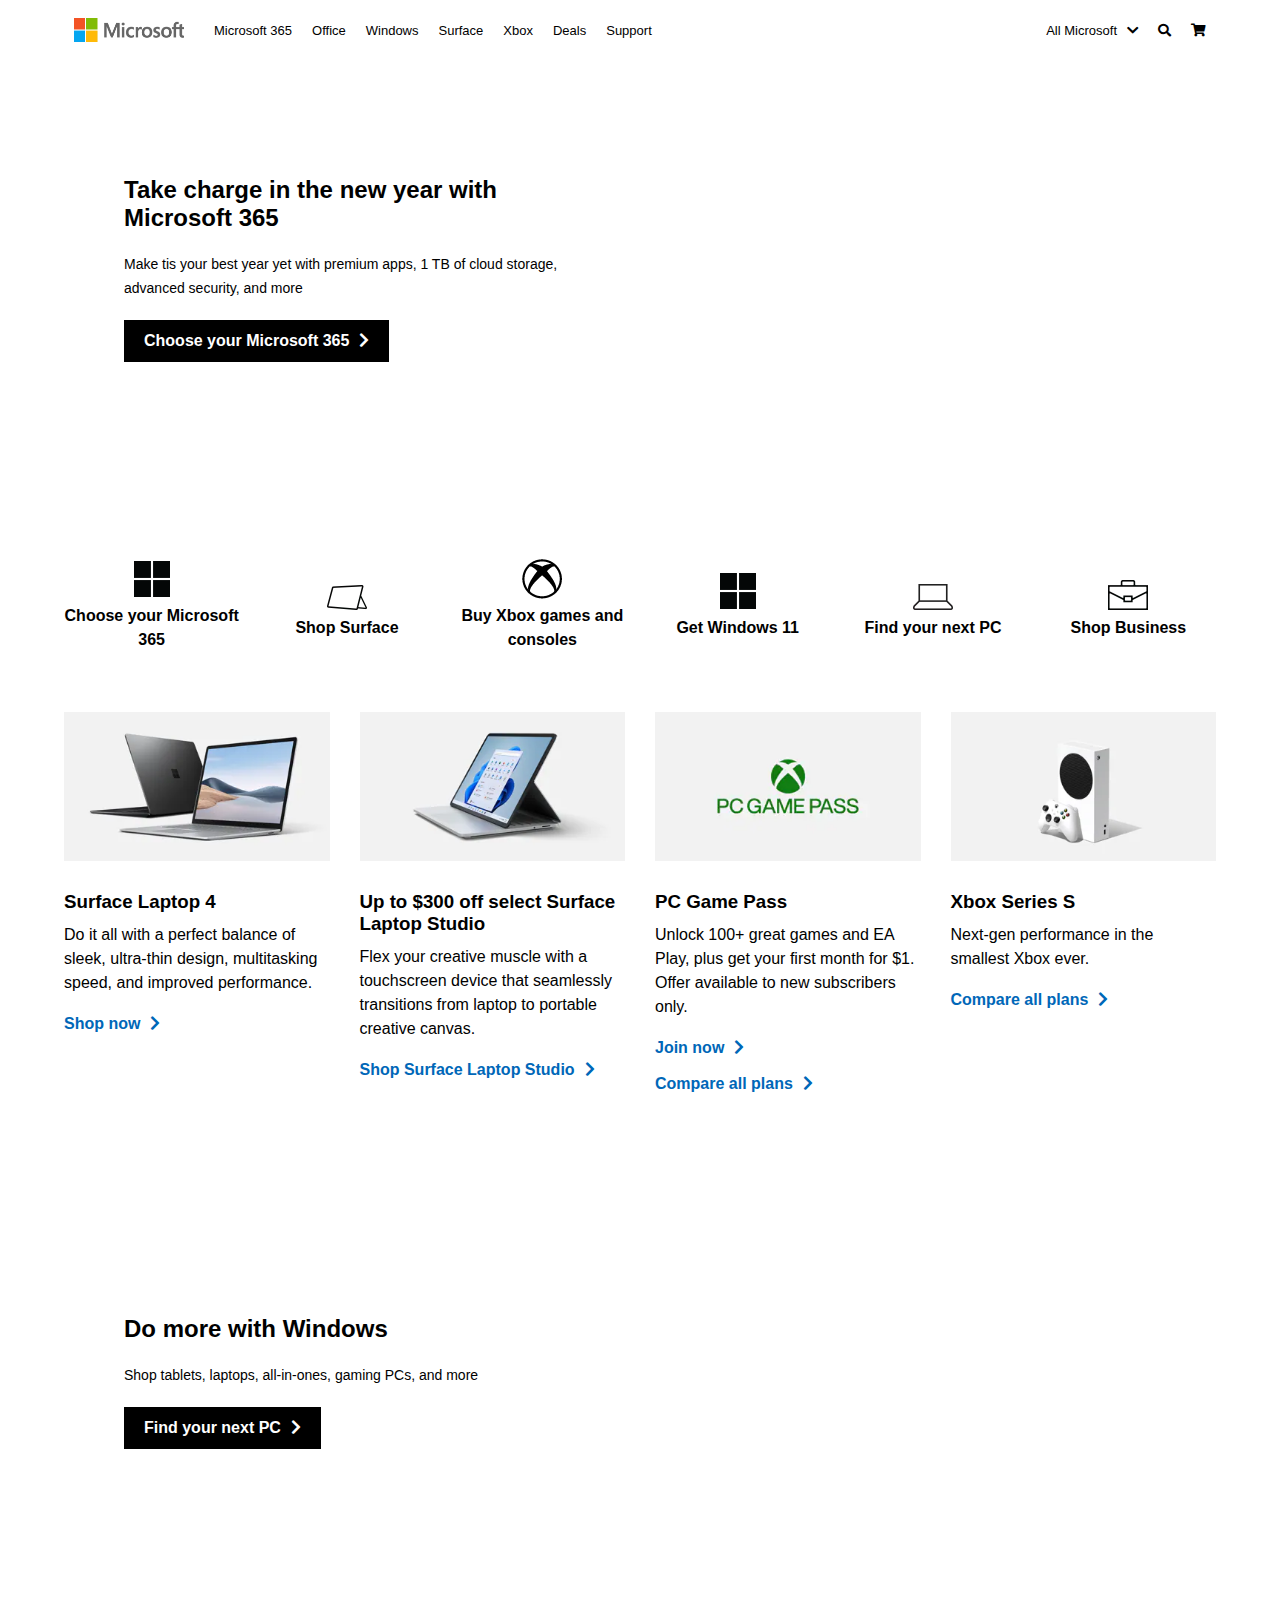
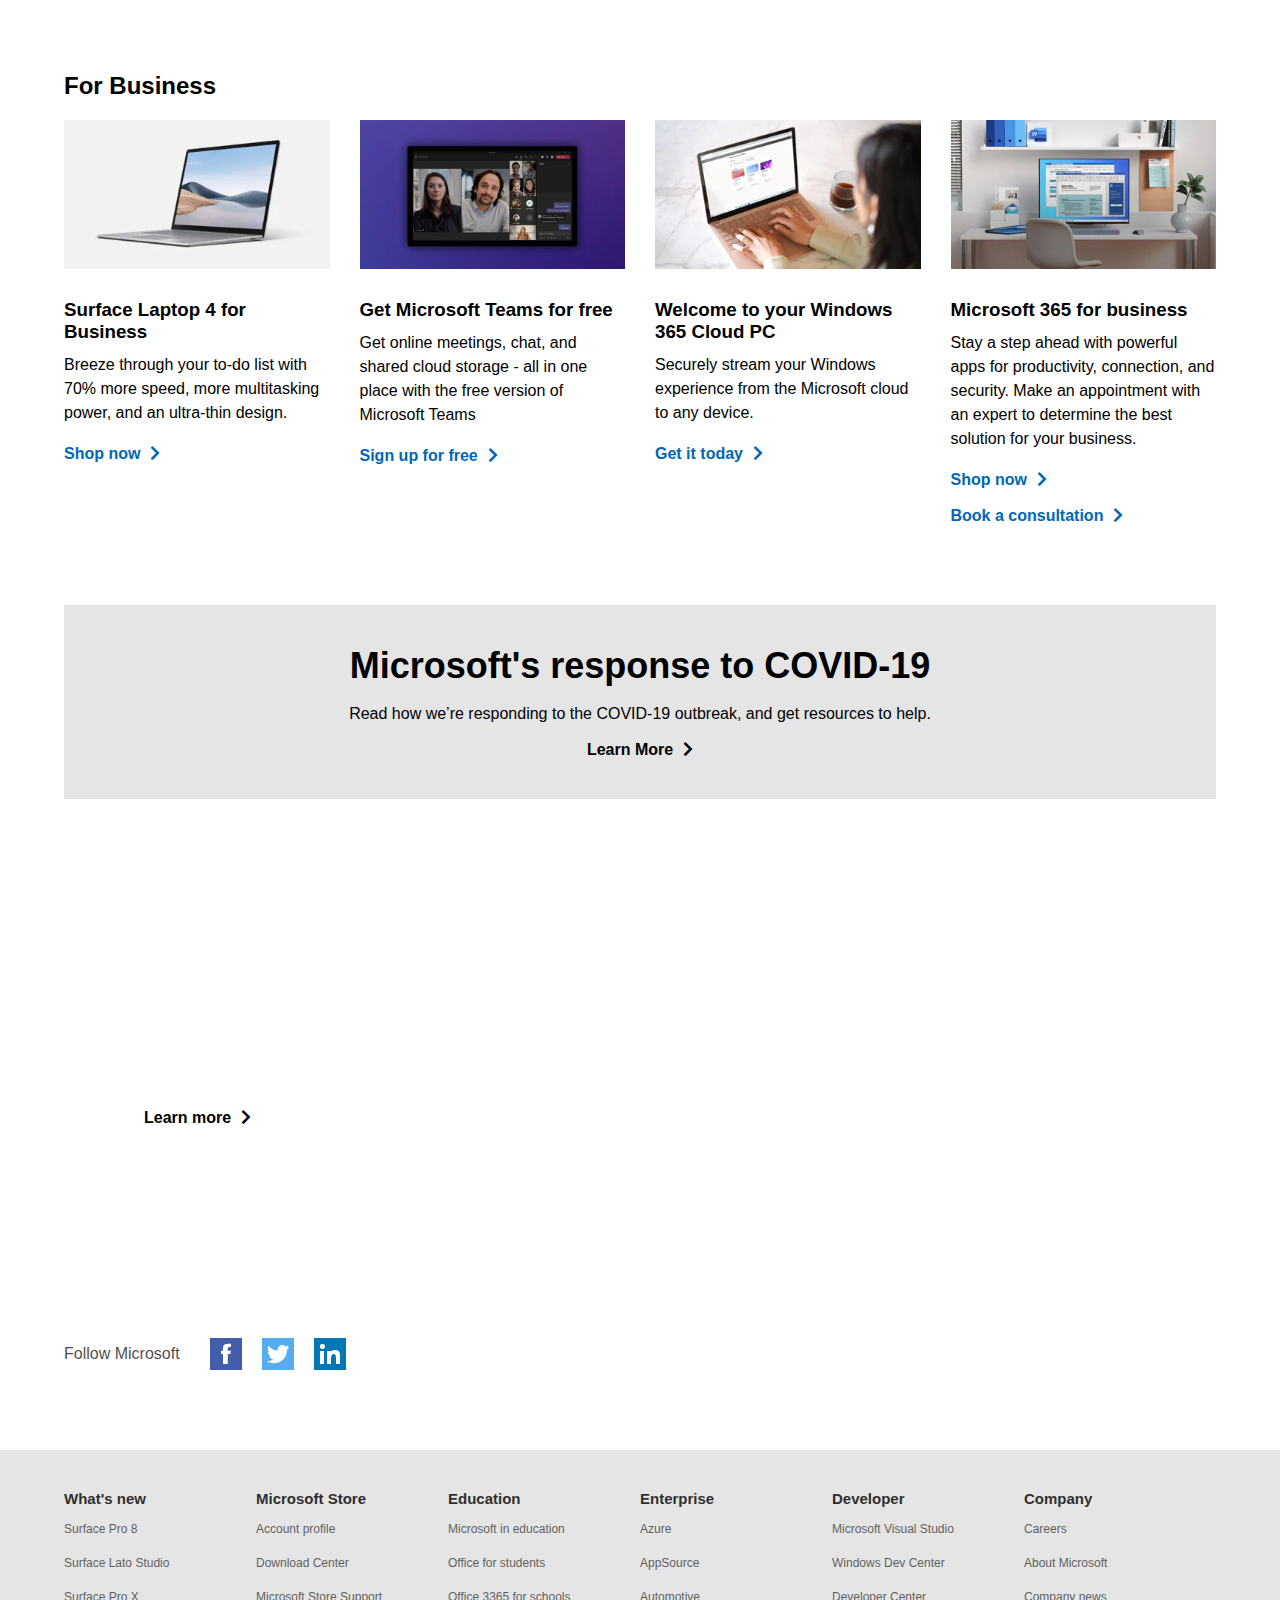
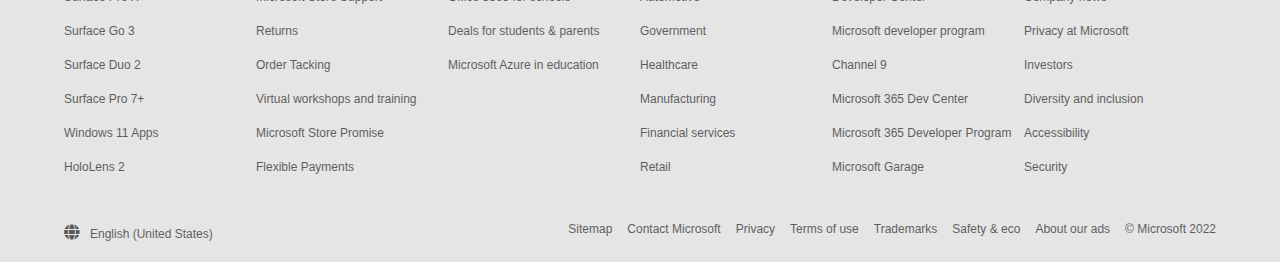
==== Microsoft_Landing_Page/index.html @ 5d7d19b6 "Microsoft Clone added" ====
<!DOCTYPE html>
<html lang="en">
<head>
	<meta charset="UTF-8">
	<meta http-equiv="X-UA-Compatible" content="IE=edge">
	<meta name="viewport" content="width=device-width, initial-scale=1.0">
	<link rel="stylesheet" href="css/styles.css">
	<link rel="stylesheet" href="https://cdnjs.cloudflare.com/ajax/libs/font-awesome/5.15.4/css/all.min.css" integrity="sha512-1ycn6IcaQQ40/MKBW2W4Rhis/DbILU74C1vSrLJxCq57o941Ym01SwNsOMqvEBFlcgUa6xLiPY/NS5R+E6ztJQ==" crossorigin="anonymous" referrerpolicy="no-referrer" />
	<link rel="icon" href="https://c.s-microsoft.com/favicon.ico?v2">
	<title>Microsoft Landing Page</title>
</head>
<body>
	<div class="container">
	<!-- Nav -->
		<nav class="main_nav">
			<div class="nav-left">
				<div class="logo-container">
					<img class="logo" src="assets/microsoft_logo" alt="Microsoft"></img>
				</div>
				<ul class="nav_inner_left">
					<li><a href="#">Microsoft 365</a></li>
					<li><a href="#">Office</a></li>
					<li><a href="#">Windows</a></li>
					<li><a href="#">Surface</a></li>
					<li><a href="#">Xbox</a></li>
					<li><a href="#">Deals</a></li>
					<li><a href="#">Support</a></li>
				</ul>
			</div>
			<ul class="nav_inner_right">
				<li>
					<a href="#">
						All Microsoft<i class="fas fa-chevron-down"></i>
					</a>
				</li>
				<li>
					<a href="#">
						<i class="fas fa-search"></i>
					</a>
				</li>
				<li>
					<a href="#">
						<i class="fas fa-shopping-cart"></i>
					</a>
				</li>
			</ul>
		</nav>

		<!-- Main Content 1 -->
		<section class="main-content main1">
			<div class="content-div">
				<h2>Take charge in the new year with Microsoft 365</h2>
				<p>Make tis your best year yet with premium apps, 1 TB of cloud storage, advanced security, and more</p>
				<button class="btn"><a href="#">Choose your Microsoft 365</a><i class="fas fa-chevron-right"></i></button>
			</div>
		</section>

		<!-- Icon Section -->
		<section class="icon-section">
			<div>
				<a href="#">
					<img src="assets/windows_icon" alt="windows logo">
					<p>Choose your Microsoft 365</p>
				</a>
			</div>
			<div>
				<a href="#">
					<img src="assets/surface_icon" alt="surface icon">
					<p>Shop Surface</p>
				</a>
			</div>
			<div>
				<a href="#">
					<img src="assets/xbox_icon" alt="xbox logo">
					<p>Buy Xbox games and consoles</p>
				</a>
			</div>
			<div>
				<a href="#">
					<img src="assets/windows_icon" alt="windows logo">
					<p>Get Windows 11</p>
				</a>
			</div>
			<div>
				<a href="#">
					<img src="assets/pc_icon" alt="pc icon">
					<p>Find your next PC</p>
				</a>
			</div>
			<div>
				<a href="#">
					<img src="assets/business_icon" alt="business icon">
					<p>Shop Business</p>
				</a>
			</div>
		</section>

		<!-- Cards Section 1 -->
		<section class="card-section">
			<div class="card">
				<img src="assets/content_1" alt="">
				<h3>Surface Laptop 4</h3>
				<p>Do it all with a perfect balance of sleek, ultra-thin design, multitasking speed, and improved performance.</p>
				<a class="card-btn" href="#">Shop now<i class="fas fa-chevron-right"></i></a>
			</div>
			<div class="card">
				<img src="assets/content_2" alt="">
				<h3>Up to $300 off select Surface Laptop Studio</h3>
				<p>Flex your creative muscle with a touchscreen device that seamlessly transitions from laptop to portable creative canvas.</p>
				<a class="card-btn" href="#">Shop Surface Laptop Studio<i class="fas fa-chevron-right"></i></a>
			</div>
			<div class="card">
				<img src="assets/content_3" alt="">
				<h3>PC Game Pass</h3>
				<p>Unlock 100+ great games and EA Play, plus get your first month for $1. Offer available to new subscribers only.</p>
				<a class="card-btn" href="#">Join now<i class="fas fa-chevron-right"></i></a>
				<br><br>
				<a class="card-btn" href="#">Compare all plans<i class="fas fa-chevron-right"></i></a>
			</div>
			<div class="card">
				<img src="assets/content_4" alt="">
				<h3>Xbox Series S</h3>
				<p>Next-gen performance in the smallest Xbox ever.</p>
				<a class="card-btn" href="#">Compare all plans<i class="fas fa-chevron-right"></i></a>
			</div>
		</section>

		<!-- Main Content 2 -->
		<section class="main-content main2">
			<div class="content-div">
				<h2>Do more with Windows</h2>
				<p>Shop tablets, laptops, all-in-ones, gaming PCs, and more</p>
				<button class="btn"><a href="#">Find your next PC</a><i class="fas fa-chevron-right"></i></button>
			</div>
		</section>

		<!-- Card Section 2 -->
		<h2 class="card-section-2-title">For Business</h2>
		<section class="card-section">
			<div class="card">
				<img src="assets/content_5" alt="">
				<h3>Surface Laptop 4 for Business</h3>
				<p>Breeze through your to-do list with 70% more speed, more multitasking power, and an ultra-thin design.</p>
				<a class="card-btn" href="#">Shop now<i class="fas fa-chevron-right"></i></a>
			</div>
			<div class="card">
				<img src="assets/content_6" alt="">
				<h3>Get Microsoft Teams for free</h3>
				<p>Get online meetings, chat, and shared cloud storage - all in one place with the free version of Microsoft Teams</p>
				<a class="card-btn" href="#">Sign up for free<i class="fas fa-chevron-right"></i></a>
			</div>
			<div class="card">
				<img src="assets/content_7" alt="">
				<h3>Welcome to your Windows 365 Cloud PC</h3>
				<p>Securely stream your Windows experience from the Microsoft cloud to any device.</p>
				<a class="card-btn" href="#">Get it today<i class="fas fa-chevron-right"></i></a>
			</div>
			<div class="card">
				<img src="assets/content_8" alt="">
				<h3>Microsoft 365 for business</h3>
				<p>Stay a step ahead with powerful apps for productivity, connection, and security. Make an appointment with an expert to determine the best solution for your business.</p>
				<a class="card-btn" href="#">Shop now<i class="fas fa-chevron-right"></i></a>
				<br><br>
				<a class="card-btn" href="#">Book a consultation<i class="fas fa-chevron-right"></i></a>
			</div>
		</section>

		<!-- Covid Response Section -->
		<section class="covid-section">
			<h2>Microsoft's response to COVID-19</h2>
			<p>Read how we’re responding to the COVID-19 outbreak, and get resources to help.</p>
			<a href="#">Learn More<i class="fas fa-chevron-right"></i></a>
		</section>

		<!-- Main Contect 3 -->
		<section class="main-content main3 dark">
			<div class="content-div">
				<h2>Reimagining theater with mixed reality</h2>
				<p>Discover how Microsoft and London's National Theatre bring All Kinds of Limbo to life through a dynamic virtual stage-viewable from anywhere in the world</p>
				<button class="btn"><a href="#">Learn more</a><i class="fas fa-chevron-right"></i></button>
			</div>
		</section>
		
		<!-- Follow Section -->
		<section class="follow">
			<p>Follow Microsoft</p>
			<a href="#"><img src="assets/facebook.png" alt="facebook logo"></a>
			<a href="#"><img src="assets/twitter.png" alt="twitter logo"></a>
			<a href="#"><img src="assets/linkedin.png" alt="linkedin logo"></a>
		</section>
	</div>

	<!-- Footer Top Section -->
	<footer>
		<section class="top-footer">
			<div>
				<header>What's new</header>
				<a href="#"><p>Surface Pro 8</p></a>
				<a href="#"><p>Surface Lato Studio</p></a>
				<a href="#"><p>Surface Pro X</p></a>
				<a href="#"><p>Surface Go 3</p></a>
				<a href="#"><p>Surface Duo 2</p></a>
				<a href="#"><p>Surface Pro 7+</p></a>
				<a href="#"><p>Windows 11 Apps</p></a>
				<a href="#"><p>HoloLens 2</p></a>
			</div>
			<div>
				<header>Microsoft Store</header>
				<a href="#"><p>Account profile</p></a>
				<a href="#"><p>Download Center</p></a>
				<a href="#"><p>Microsoft Store Support</p></a>
				<a href="#"><p>Returns</p></a>
				<a href="#"><p>Order Tacking</p></a>
				<a href="#"><p>Virtual workshops and training</p></a>
				<a href="#"><p>Microsoft Store Promise</p></a>
				<a href="#"><p>Flexible Payments</p></a>
			</div>
			<div>
				<header>Education</header>
				<a href="#"><p>Microsoft in education</p></a>
				<a href="#"><p>Office for students</p></a>
				<a href="#"><p>Office 3365 for schools</p></a>
				<a href="#"><p>Deals for students & parents</p></a>
				<a href="#"><p>Microsoft Azure in education</p></a>
			</div>
			<div>
				<header>Enterprise</header>
				<a href="#"><p>Azure</p></a>
				<a href="#"><p>AppSource</p></a>
				<a href="#"><p>Automotive</p></a>
				<a href="#"><p>Government</p></a>
				<a href="#"><p>Healthcare</p></a>
				<a href="#"><p>Manufacturing</p></a>
				<a href="#"><p>Financial services</p></a>
				<a href="#"><p>Retail</p></a>
			</div>
			<div>
				<header>Developer</header>
				<a href="#"><p>Microsoft Visual Studio</p></a>
				<a href="#"><p>Windows Dev Center</p></a>
				<a href="#"><p>Developer Center</p></a>
				<a href="#"><p>Microsoft developer program</p></a>
				<a href="#"><p>Channel 9</p></a>
				<a href="#"><p>Microsoft 365 Dev Center</p></a>
				<a href="#"><p>Microsoft 365 Developer Program</p></a>
				<a href="#"><p>Microsoft Garage</p></a>
			</div>
			<div>
				<header>Company</header>
				<a href="#"><p>Careers</p></a>
				<a href="#"><p>About Microsoft</p></a>
				<a href="#"><p>Company news</p></a>
				<a href="#"><p>Privacy at Microsoft</p></a>
				<a href="#"><p>Investors</p></a>
				<a href="#"><p>Diversity and inclusion</p></a>
				<a href="#"><p>Accessibility</p></a>
				<a href="#"><p>Security</p></a>
			</div>
		</section>
		<section class="bottom-footer">
			<a href="#"><i class="fas fa-globe"></i>English (United States)</a>
			<ul>
				<li><a href="#">Sitemap</a></li>
				<li><a href="#">Contact Microsoft</a></li>
				<li><a href="#">Privacy</a></li>
				<li><a href="#">Terms of use</a></li>
				<li><a href="#">Trademarks</a></li>
				<li><a href="#">Safety & eco</a></li>
				<li><a href="#">About our ads</a></li>
				<li><a href="#">© Microsoft 2022</a></li>
			</ul>
		</section>
	</footer>
	<script src="js/script.js"></script>
</body>
</html>
---- Microsoft_Landing_Page/css/styles.css ----
*, *::before, *::after {
	box-sizing: border-box;
	margin: 0;
	padding: 0;
}

body {
	font-family: 'Segoe UI', Tahoma, Geneva, Verdana, sans-serif;
	background-color: white;
	color: black;
}

.container {
	width: 90%;
	margin: auto;
	max-width: 1600px;
}

img {
	display: block;
	object-fit: cover;
}

a {
	cursor: pointer;
	text-decoration: none;
	color: black;
}

p {
	line-height: 1.5rem;
}

.fas {
	margin: 0;
}

/* Button */
.btn {
	padding: 12px 20px;
	background-color: black;
	color: white;
	font-weight: bold;
	font-size: 16px;
	border: none;
	cursor: pointer;
}

.btn:hover {
	opacity: 0.85;
}

.btn a {
	color: white;
}

/* Nav */
.main_nav {
	display: flex;
	height: 60px;
	align-items: center;
	justify-content: space-between;
	font-size: 13px;
}

.main_nav .logo {
	width: 110px;
	margin: 0 20px 0 10px;
}

.nav-left {
	display: flex;
	align-items: center;
}

.main_nav ul {
	display: flex;
	list-style: none;
}

.main_nav li {
	padding: 10px;
}

.main_nav ul li a {
	text-decoration: none;
	color: black;
	padding-bottom: 2px;
}

.main_nav a:hover {
	border-bottom: 2px solid black;
}

.main_nav .fa-chevron-down {
	margin-left: 10px;
}

/* Main Content (3 Sections total) */
.main-content {
	width: 100%;
	aspect-ratio: 2.75;
	align-items: center;
	display: flex;
	margin-bottom: 80px;
}

.content-div {
	width: 45%;
	padding-left: 60px;
}

.content-div h2 {
	margin-top: 20px;
}

.content-div p {
	margin: 20px 0;
	font-size: 14px;
}

.content-div button {
	margin-bottom: 20px;
}

.main-content i {
	padding-left: 10px;
}

.dark {
	color: white;
}

.dark .btn, .dark .btn a {
	background-color: white;
	color: black;
}

/* Main Content 1 */

.main1 {
	background: url('https://img-prod-cms-rt-microsoft-com.akamaized.net/cms/api/am/imageFileData/RE4DRie?ver=3184&q=0&m=8&h=600&w=1600&b=%23FFFFFFFF&l=f&x=0&y=0&s=1898&d=712&aim=true') no-repeat center center/cover;
}

/* Icon Section */

.icon-section {
	display: grid;
	grid-template-columns: repeat(6, 1fr);
	align-items: center;
	justify-content: center;
	align-items: center;
	list-style: none;
	gap: 20px;
	margin-bottom: 60px;
}

.icon-section p {
	text-align: center;
	margin-top: 5px;
	font-weight: bold;
}

.icon-section img {
	width: 100;
	margin: auto;
}

.icon-section div:hover p {
	text-decoration: underline;
}

/* Card Section (2 total sections)*/

.card-section {
	display: grid;
	grid-template-columns: repeat(4, 1fr);
	gap: 30px;
	margin-bottom: 80px;
}

.card-section img {
	width: 100%;
	margin-bottom: 30px;
}

.card-section h3 {
	margin-bottom: 10px;
}

.card-btn {
	border: none;
	background-color: white;
	font-weight: bold;
	font-size: 16px;
	color: #0067b8;
	width: auto;
}

.card img:hover {
	opacity: 0.9;
}

.card a {
	padding-bottom: 2px;
}

.card a:hover {
	border-bottom: 2px solid #0067b8;
}

.card-btn i {
	margin-left: 10px;
}

.card p {
	margin-bottom: 20px;
}

/* Main Content 2 */
.main2 {
	background: url('https://img-prod-cms-rt-microsoft-com.akamaized.net/cms/api/am/imageFileData/RE2iFfu?ver=6e25&q=0&m=8&h=600&w=1600&b=%23FFFFFFFF&l=f&x=0&y=198&s=2120&d=795&aim=true') no-repeat center center/cover;
}

/* Card Section 2 */
.card-section-2-title {
	margin-bottom: 20px;
}

/* Covid Response Section */
.covid-section {
	width: 100%;
	background-color: rgba(0, 0, 0, .1);
	text-align: center;
	padding: 40px;
	margin-bottom: 40px;
}

.covid-section h2 {
	font-size: 2.25rem;
}

.covid-section p {
	margin: 15px 0;
}

.covid-section a {
	font-weight: bold;
}

.covid-section a:hover {
	border-bottom: 2px solid black;
}
.covid-section i {
	margin-left: 10px;
}

/* Main Content 3 */
.main3 {
	background: url('https://img-prod-cms-rt-microsoft-com.akamaized.net/cms/api/am/imageFileData/RWR9MD?ver=c8cf&q=0&m=8&h=600&w=1600&b=%23FFFFFFFF&l=f&x=0&y=0&s=1898&d=712&aim=true') no-repeat center center/cover;
}

/* Follow Section */
.follow {
	display: flex;
	align-items: center;
	margin-bottom: 80px;
}

.follow p {
	opacity: .7;
	margin-right: 20px;
}

.follow a {
	margin: 0 10px;
}

/* Footer */
footer {
	background: rgba(0, 0, 0, .1);
	padding-bottom: 15px;
}

.top-footer {
	width: 90%;
	padding-top: 40px;
	margin: auto;
	display: grid;
	grid-template-columns: repeat(6, 1fr);
	margin-bottom: 20px;
}

footer div {
	margin-bottom: 20px;
}

footer header {
	font-weight: bold;
	margin-bottom: 10px;
	font-size: 15px;
	opacity: .8;
}

footer p {
	margin-top: 10px;
	font-size: 12px;
	opacity: .6;
}

.bottom-footer {
	width: 90%;
	margin: auto;
	display: flex;
	align-items: center;
	justify-content: space-between;
}

.bottom-footer ul {
	display: flex;
	flex-wrap: wrap;
	list-style: none;
}

.bottom-footer ul li {
	margin: 0 0 10px 15px;
}

.bottom-footer a {
	opacity: .6;
	font-size: 12px;
}

.bottom-footer i {
	margin-right: 10px;
	font-size: 16px;
}

/* Smaller Screens */
@media(max-width: 700px) {
	.card-section {
		grid-template-columns: repeat(2, 1fr);
	}

	.top-footer {
		grid-template-columns: repeat(3, 1fr);
	}

	.icon-section {
		grid-template-columns: repeat(3, 1fr);
	}

	.content-div {
		padding-left: 20px;
	}

	.content-div p {
		display: none;
	}

	.content-div h2 {
		margin-bottom: 40px;
	}
}

@media(max-width: 500px) {
	.card-section {
		grid-template-columns: 1fr;
	}

	.top-footer {
		grid-template-columns: repeat(2, 1fr);
	}
}
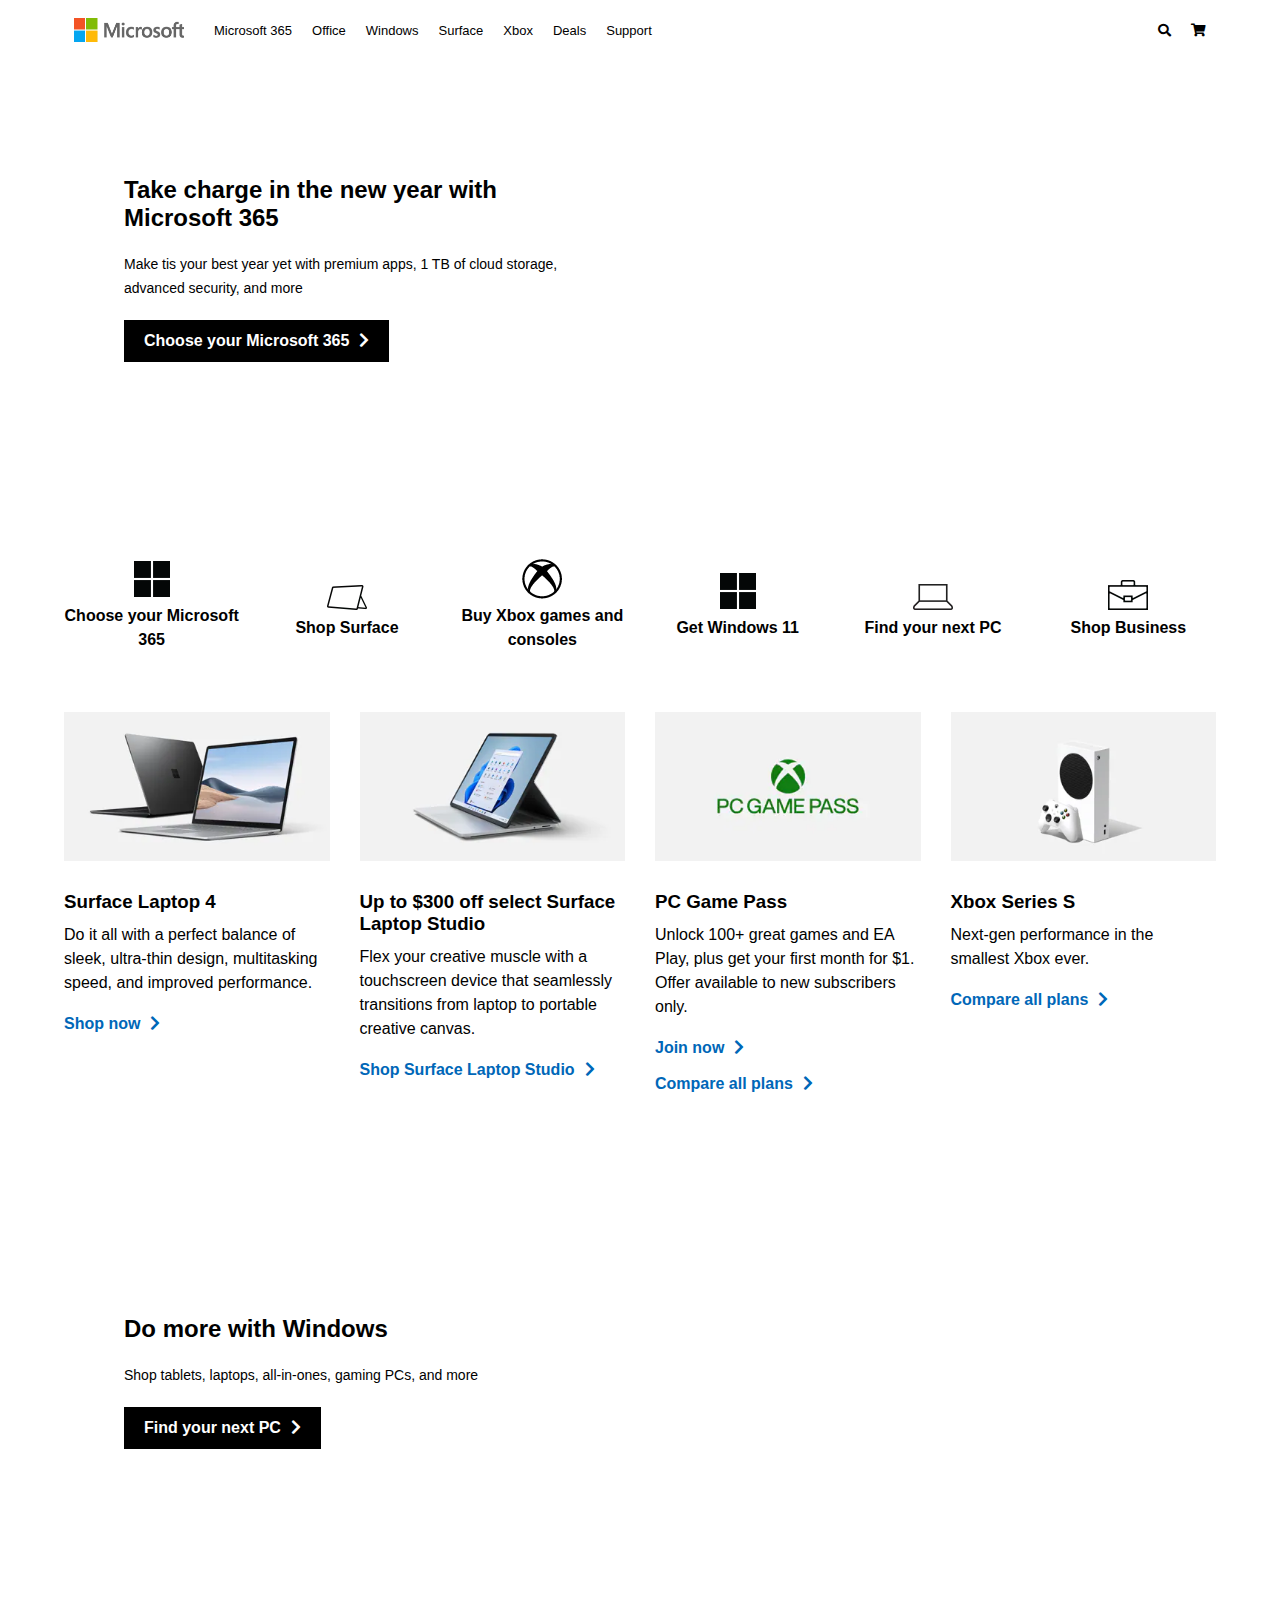
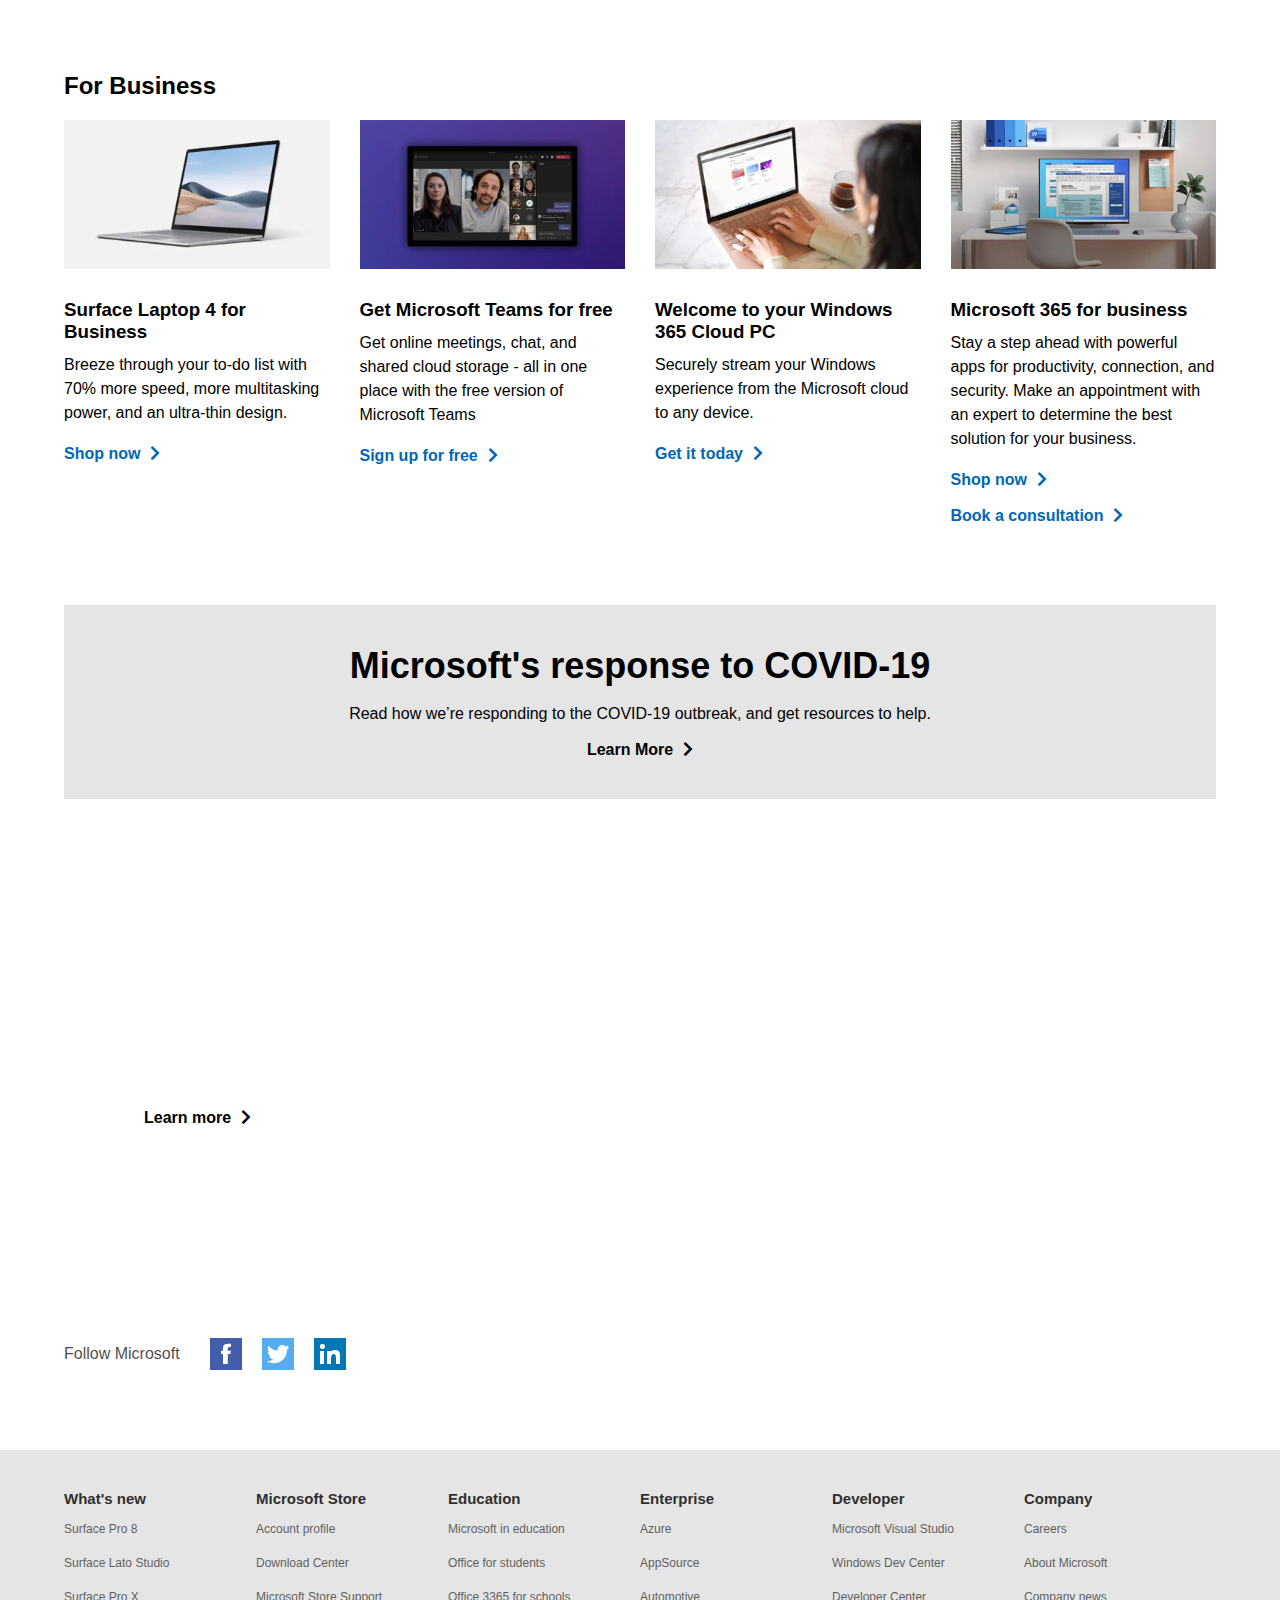
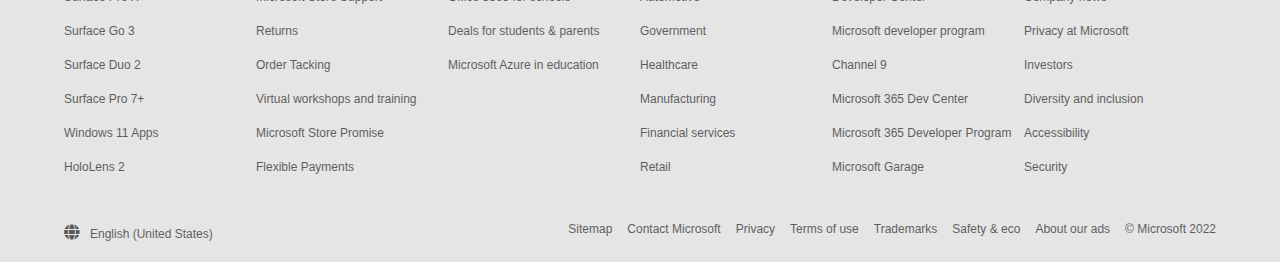
==== commit 99ad4862: "Microsoft Landing Page Complete" ====
--- a/Microsoft_Landing_Page/index.html
+++ b/Microsoft_Landing_Page/index.html
@@ -13,11 +13,16 @@
 	<div class="container">
 	<!-- Nav -->
 		<nav class="main_nav">
+			<div class="burger-btn">
+				<span class="bar"></span>
+				<span class="bar"></span>
+				<span class="bar"></span>
+			</div>
 			<div class="nav-left">
 				<div class="logo-container">
 					<img class="logo" src="assets/microsoft_logo" alt="Microsoft"></img>
 				</div>
-				<ul class="nav_inner_left">
+				<ul class="nav-inner-left">
 					<li><a href="#">Microsoft 365</a></li>
 					<li><a href="#">Office</a></li>
 					<li><a href="#">Windows</a></li>
@@ -27,12 +32,7 @@
 					<li><a href="#">Support</a></li>
 				</ul>
 			</div>
-			<ul class="nav_inner_right">
-				<li>
-					<a href="#">
-						All Microsoft<i class="fas fa-chevron-down"></i>
-					</a>
-				</li>
+			<ul class="nav-inner-right">
 				<li>
 					<a href="#">
 						<i class="fas fa-search"></i>
--- a/Microsoft_Landing_Page/css/styles.css
+++ b/Microsoft_Landing_Page/css/styles.css
@@ -336,8 +336,25 @@
 	font-size: 16px;
 }
 
+/* Burger Menu Button */
+.burger-btn {
+	display: none;
+	cursor: pointer;
+}
+
+.bar {
+	display: block;
+	width: 25px;
+	height: 2px;
+	background: black;
+}
+
+.bar + .bar {
+	margin-top: 5px;
+}
+
 /* Smaller Screens */
-@media(max-width: 700px) {
+@media(max-width: 900px) {
 	.card-section {
 		grid-template-columns: repeat(2, 1fr);
 	}
@@ -348,6 +365,7 @@
 
 	.icon-section {
 		grid-template-columns: repeat(3, 1fr);
+		
 	}
 
 	.content-div {
@@ -361,6 +379,49 @@
 	.content-div h2 {
 		margin-bottom: 40px;
 	}
+
+	/* Burger Menu */
+	.burger-btn {
+		display: block;
+	}
+
+	.nav-inner-left {
+		position: absolute;
+		flex-direction: column;
+		left: -100%;
+		top: 60px;
+		width: 100%;
+		background-color: rgb(242, 242, 242);
+		font-size: 1rem;
+	}
+
+	.nav-inner-left li {
+		padding: 0;
+		width: 100%;
+		border-bottom: 1px solid rgb(230, 230, 230);
+	}
+
+	.nav-inner-left li:last-child {
+		border-bottom: 1px solid black;
+	}
+
+	.nav-inner-left a {
+		display: block;
+		line-height: 50px;
+		padding: 0 30px;
+	}
+
+	.nav-inner-left a:hover {
+		border-bottom: 0;
+	}
+
+	.nav-inner-left.active {
+		left: 0;
+	}
+
+	.burger-btn.active .bar:nth-child(2) { display: none; }
+	.burger-btn.active .bar:nth-child(1) { transform: translateY(3.5px) rotate(-45deg); }
+	.burger-btn.active .bar:nth-child(3) { transform: translateY(-3.5px) rotate(45deg) }
 }
 
 @media(max-width: 500px) {
